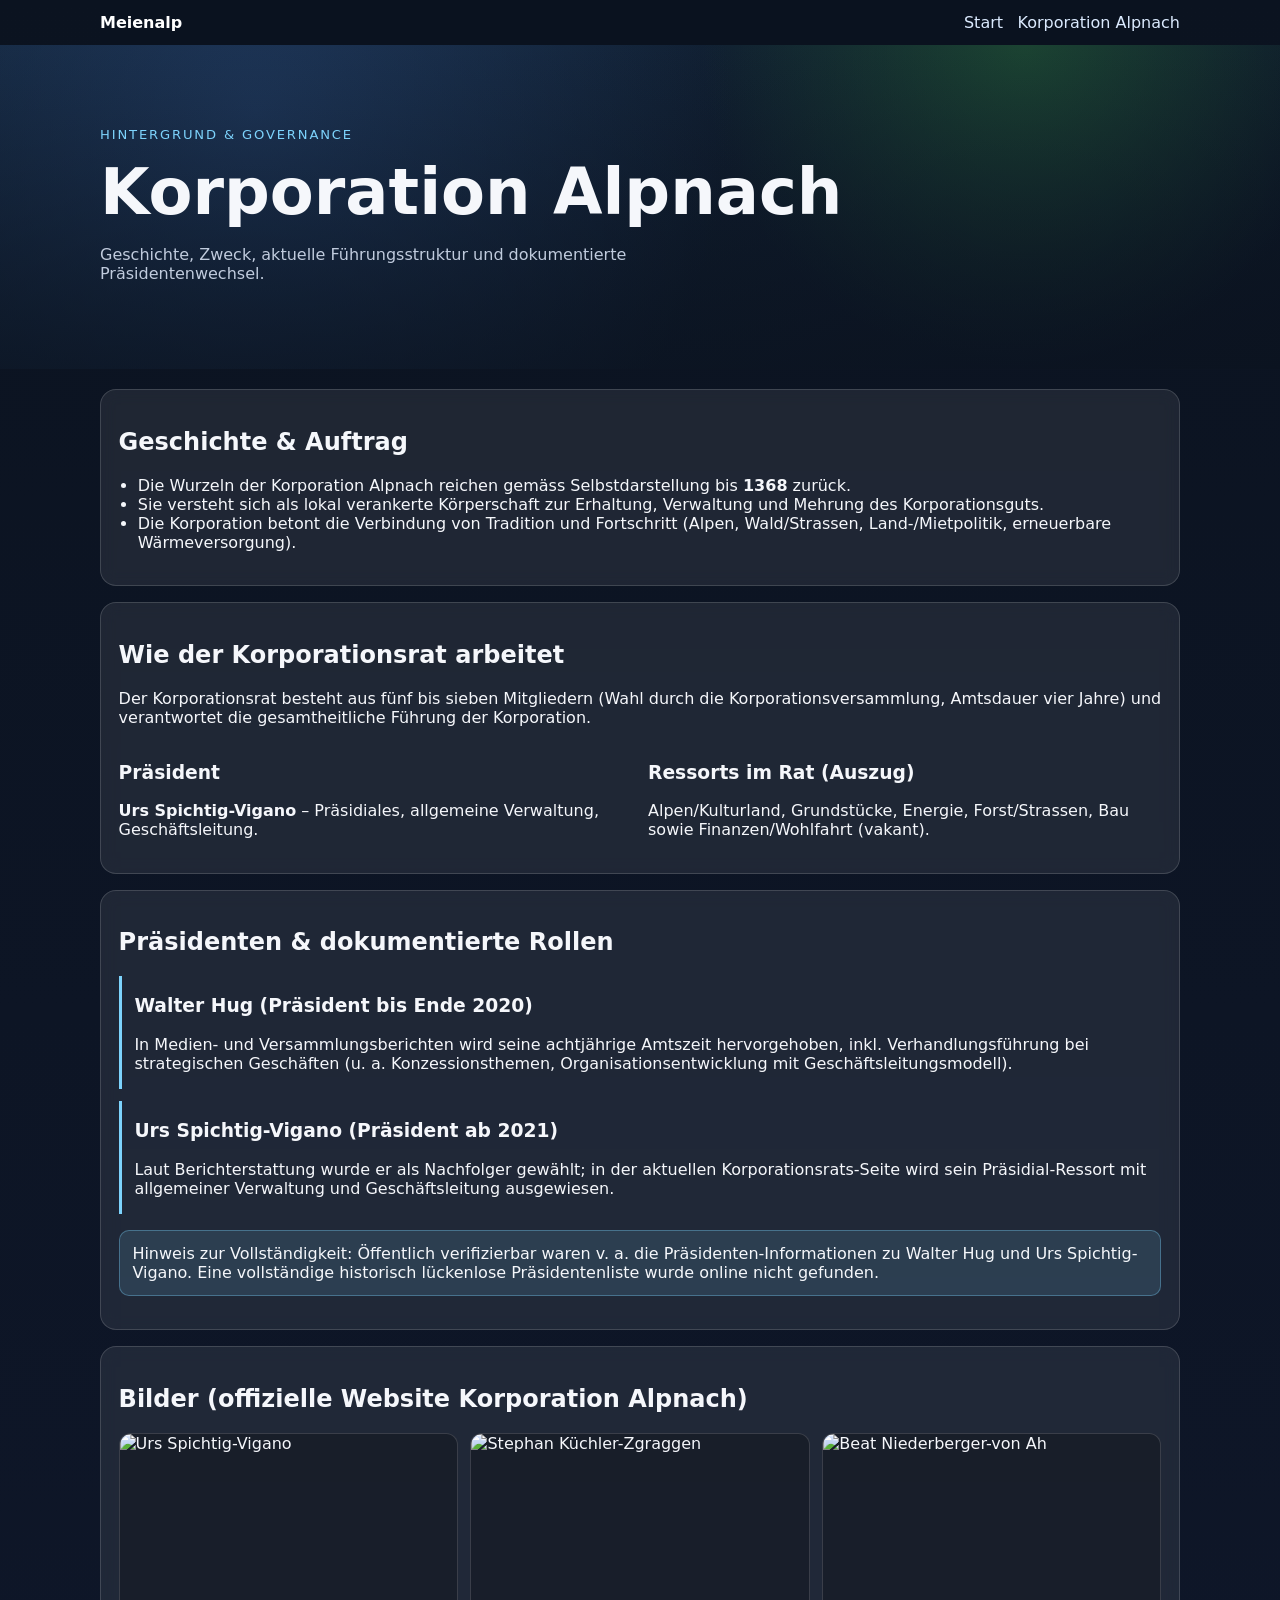
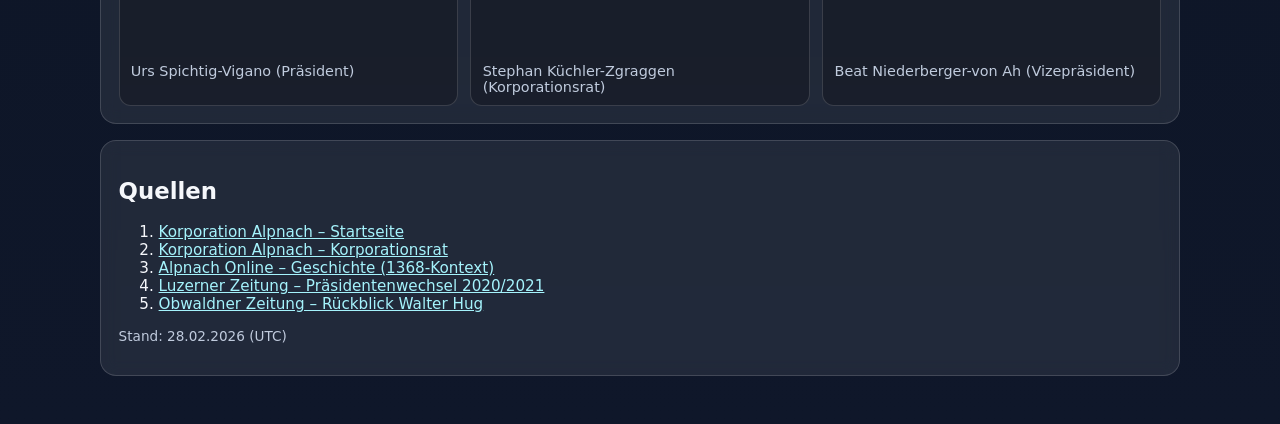
==== korporation.html @ 181b3524 "feat: add navigation and Korporation Alpnach subpage" ====
<!doctype html>
<html lang="de-CH">
<head>
  <meta charset="utf-8" />
  <meta name="viewport" content="width=device-width,initial-scale=1" />
  <title>Korporation Alpnach • Meienalp</title>
  <meta name="description" content="Geschichte, Aufgaben und Präsidenten-Rollen der Korporation Alpnach mit Quellen." />
  <meta http-equiv="Content-Security-Policy" content="default-src 'self'; style-src 'self'; img-src 'self' https: data:; script-src 'self'; object-src 'none'; base-uri 'self'; frame-ancestors 'none'">
  <meta http-equiv="Referrer-Policy" content="strict-origin-when-cross-origin">
  <link rel="stylesheet" href="styles.css" />
</head>
<body>
  <nav class="topnav container">
    <a class="brand" href="index.html">Meienalp</a>
    <div class="links">
      <a href="index.html">Start</a>
      <a href="korporation.html">Korporation Alpnach</a>
    </div>
  </nav>

  <header class="hero hero-small">
    <div class="overlay"></div>
    <div class="hero-inner container">
      <p class="eyebrow">Hintergrund & Governance</p>
      <h1>Korporation Alpnach</h1>
      <p class="lead">Geschichte, Zweck, aktuelle Führungsstruktur und dokumentierte Präsidentenwechsel.</p>
    </div>
  </header>

  <main class="container">
    <section class="card">
      <h2>Geschichte & Auftrag</h2>
      <ul>
        <li>Die Wurzeln der Korporation Alpnach reichen gemäss Selbstdarstellung bis <strong>1368</strong> zurück.</li>
        <li>Sie versteht sich als lokal verankerte Körperschaft zur Erhaltung, Verwaltung und Mehrung des Korporationsguts.</li>
        <li>Die Korporation betont die Verbindung von Tradition und Fortschritt (Alpen, Wald/Strassen, Land-/Mietpolitik, erneuerbare Wärmeversorgung).</li>
      </ul>
    </section>

    <section class="card">
      <h2>Wie der Korporationsrat arbeitet</h2>
      <p>Der Korporationsrat besteht aus fünf bis sieben Mitgliedern (Wahl durch die Korporationsversammlung, Amtsdauer vier Jahre) und verantwortet die gesamtheitliche Führung der Korporation.</p>
      <div class="grid two">
        <div>
          <h3>Präsident</h3>
          <p><strong>Urs Spichtig-Vigano</strong> – Präsidiales, allgemeine Verwaltung, Geschäftsleitung.</p>
        </div>
        <div>
          <h3>Ressorts im Rat (Auszug)</h3>
          <p>Alpen/Kulturland, Grundstücke, Energie, Forst/Strassen, Bau sowie Finanzen/Wohlfahrt (vakant).</p>
        </div>
      </div>
    </section>

    <section class="card">
      <h2>Präsidenten & dokumentierte Rollen</h2>
      <div class="timeline">
        <div class="item">
          <h3>Walter Hug (Präsident bis Ende 2020)</h3>
          <p>In Medien- und Versammlungsberichten wird seine achtjährige Amtszeit hervorgehoben, inkl. Verhandlungsführung bei strategischen Geschäften (u. a. Konzessionsthemen, Organisationsentwicklung mit Geschäftsleitungsmodell).</p>
        </div>
        <div class="item">
          <h3>Urs Spichtig-Vigano (Präsident ab 2021)</h3>
          <p>Laut Berichterstattung wurde er als Nachfolger gewählt; in der aktuellen Korporationsrats-Seite wird sein Präsidial-Ressort mit allgemeiner Verwaltung und Geschäftsleitung ausgewiesen.</p>
        </div>
      </div>
      <p class="warn">Hinweis zur Vollständigkeit: Öffentlich verifizierbar waren v. a. die Präsidenten-Informationen zu Walter Hug und Urs Spichtig-Vigano. Eine vollständige historisch lückenlose Präsidentenliste wurde online nicht gefunden.</p>
    </section>

    <section class="card">
      <h2>Bilder (offizielle Website Korporation Alpnach)</h2>
      <div class="gallery">
        <figure>
          <img src="https://www.korporation-alpnach.ch/images/Korporationsrat/Urs-Spichtig-HP.png" alt="Urs Spichtig-Vigano" loading="lazy" />
          <figcaption>Urs Spichtig-Vigano (Präsident)</figcaption>
        </figure>
        <figure>
          <img src="https://www.korporation-alpnach.ch/images/Korporationsrat/Stephan-Kuechler-HP.png" alt="Stephan Küchler-Zgraggen" loading="lazy" />
          <figcaption>Stephan Küchler-Zgraggen (Korporationsrat)</figcaption>
        </figure>
        <figure>
          <img src="https://www.korporation-alpnach.ch/images/2024/01/05/beat-niederberger.png" alt="Beat Niederberger-von Ah" loading="lazy" />
          <figcaption>Beat Niederberger-von Ah (Vizepräsident)</figcaption>
        </figure>
      </div>
    </section>

    <section class="card small">
      <h2>Quellen</h2>
      <ol>
        <li><a href="https://www.korporation-alpnach.ch/index.php/de/" target="_blank" rel="noopener">Korporation Alpnach – Startseite</a></li>
        <li><a href="https://www.korporation-alpnach.ch/index.php/de/ueber-uns/korporationsrat" target="_blank" rel="noopener">Korporation Alpnach – Korporationsrat</a></li>
        <li><a href="https://www.alpnach.ch/geschichte" target="_blank" rel="noopener">Alpnach Online – Geschichte (1368-Kontext)</a></li>
        <li><a href="https://www.luzernerzeitung.ch/zentralschweiz/obwalden/alpnach-urs-spichtig-steht-ab-neujahr-der-korporation-vor-ld.2071104" target="_blank" rel="noopener">Luzerner Zeitung – Präsidentenwechsel 2020/2021</a></li>
        <li><a href="https://www.obwaldnerzeitung.ch/zentralschweiz/obwalden/alpnach-walter-hug-ein-praesident-mit-grossem-verhandlungsgeschick-hoert-auf-ld.2077284" target="_blank" rel="noopener">Obwaldner Zeitung – Rückblick Walter Hug</a></li>
      </ol>
      <p class="stamp">Stand: 28.02.2026 (UTC)</p>
    </section>
  </main>
</body>
</html>
---- styles.css ----
:root{
  --bg:#0b1320;
  --bg2:#13253a;
  --card:rgba(255,255,255,.08);
  --text:#f5f7fb;
  --muted:#c0cbdd;
  --accent:#7dd3fc;
}
*{box-sizing:border-box}
body{margin:0;font-family:Inter,Segoe UI,system-ui,sans-serif;color:var(--text);background:linear-gradient(180deg,var(--bg),#0f172a)}
.container{width:min(1080px,92vw);margin:0 auto}
.topnav{position:sticky;top:0;z-index:40;display:flex;justify-content:space-between;align-items:center;padding:.8rem 0;background:rgba(11,19,32,.85);backdrop-filter:blur(10px)}
.brand{font-weight:700;color:#fff;text-decoration:none}
.links{display:flex;gap:.9rem;flex-wrap:wrap}
.links a{color:#dbeafe;text-decoration:none}
.hero{position:relative;min-height:52vh;display:grid;place-items:center;background:radial-gradient(circle at 20% 20%,#1d3557,transparent 45%),radial-gradient(circle at 80% 0%,#1b4332,transparent 30%),linear-gradient(160deg,var(--bg2),#0b1320)}
.hero-small{min-height:36vh}
.overlay{position:absolute;inset:0;background:linear-gradient(180deg,transparent,rgba(11,19,32,.7))}
.hero-inner{position:relative;padding:2.4rem 0}
.eyebrow{letter-spacing:.14em;text-transform:uppercase;color:var(--accent);font-size:.82rem}
h1{font-size:clamp(2.1rem,6vw,4rem);margin:.2rem 0}.lead{max-width:64ch;color:var(--muted)}
.btn{display:inline-block;margin-top:1rem;padding:.78rem 1.1rem;border-radius:10px;background:linear-gradient(90deg,var(--accent),#bae6fd);color:#082032;text-decoration:none;font-weight:700}
main{padding:1.3rem 0 3rem;display:grid;gap:1rem}
.card{background:var(--card);border:1px solid rgba(255,255,255,.15);padding:1.1rem;border-radius:16px;backdrop-filter:blur(8px)}
.grid.two{display:grid;grid-template-columns:repeat(auto-fit,minmax(260px,1fr));gap:1rem}
ul{padding-left:1.2rem}
a{color:#a5f3fc}
.warn{padding:.8rem;border-radius:10px;background:rgba(125,211,252,.13);border:1px solid rgba(125,211,252,.35)}
.seasons{display:grid;grid-template-columns:repeat(auto-fit,minmax(180px,1fr));gap:.8rem}
.seasons>div{padding:.8rem;border:1px solid rgba(255,255,255,.15);border-radius:12px;background:rgba(0,0,0,.15)}
.timeline{display:grid;gap:.8rem}.timeline .item{border-left:3px solid var(--accent);padding-left:.8rem}
.gallery{display:grid;grid-template-columns:repeat(auto-fit,minmax(200px,1fr));gap:.8rem}
.gallery figure{margin:0;background:rgba(0,0,0,.25);border:1px solid rgba(255,255,255,.15);border-radius:12px;overflow:hidden}
.gallery img{width:100%;height:220px;object-fit:cover;display:block}
.gallery figcaption{padding:.6rem .7rem;color:var(--muted);font-size:.9rem}
.small{font-size:.95rem}.stamp{color:var(--muted);font-size:.85rem}
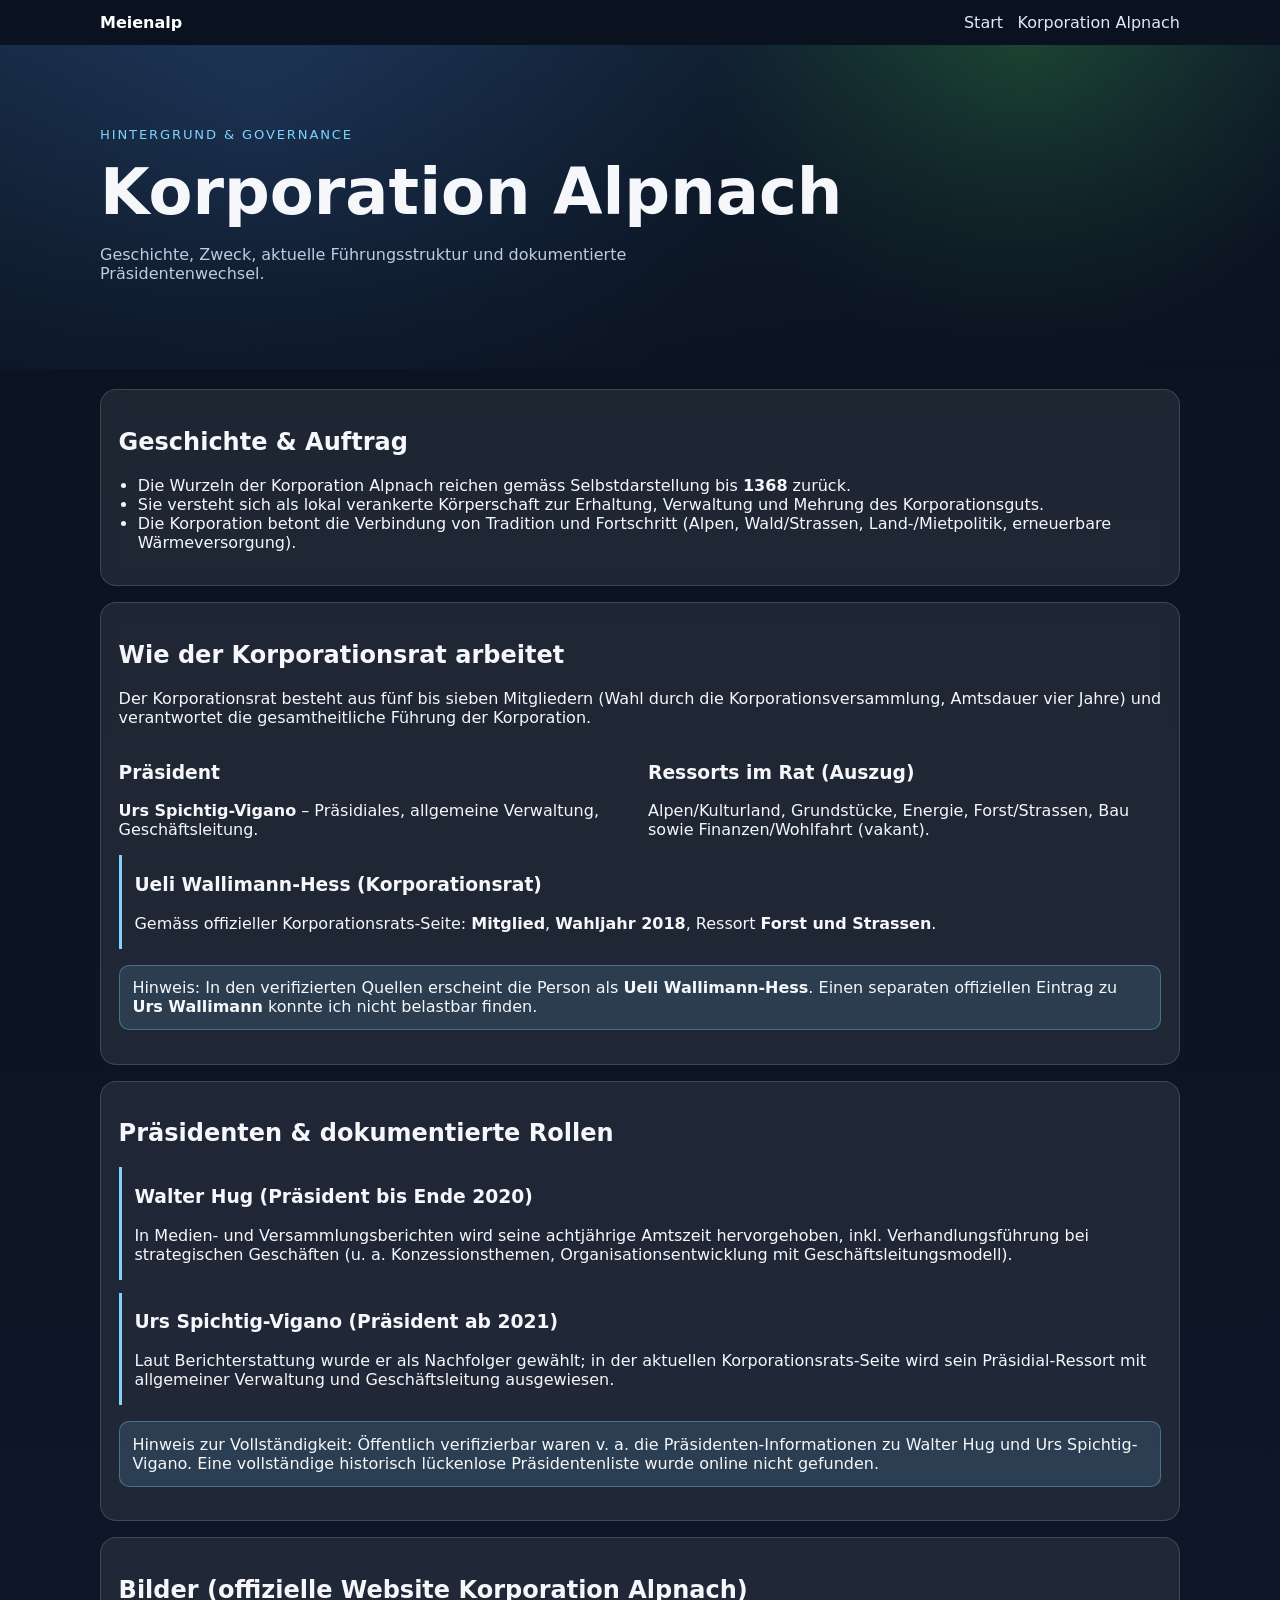
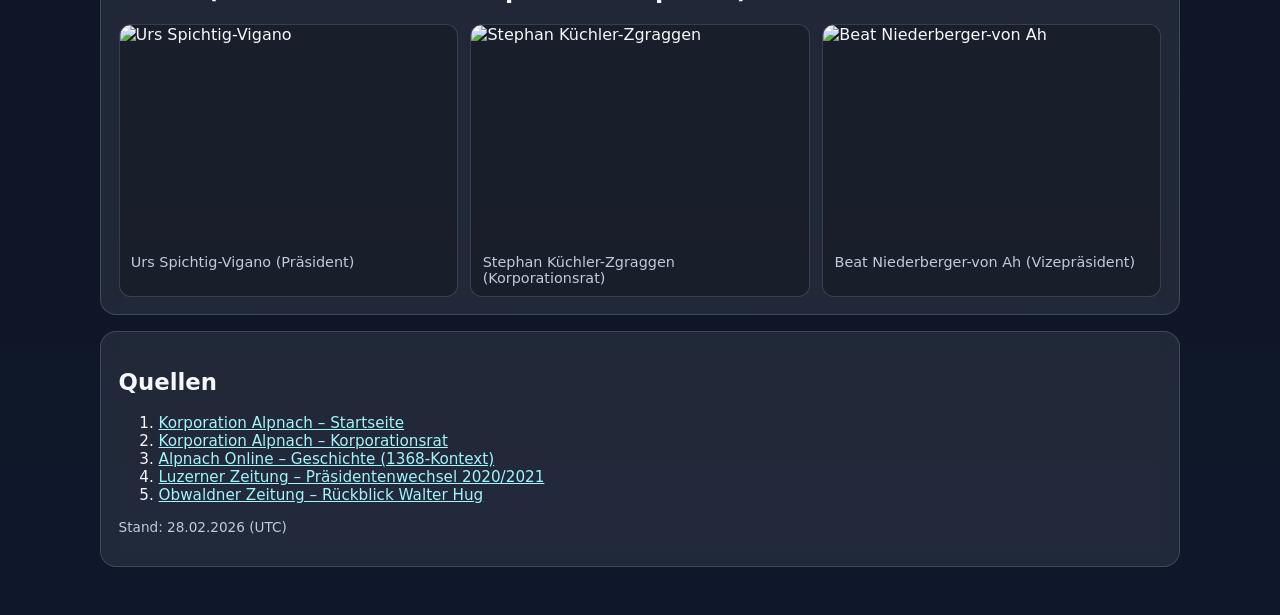
==== commit f481c723: "docs: add Ueli Wallimann-Hess role clarification" ====
--- a/korporation.html
+++ b/korporation.html
@@ -50,6 +50,13 @@
           <p>Alpen/Kulturland, Grundstücke, Energie, Forst/Strassen, Bau sowie Finanzen/Wohlfahrt (vakant).</p>
         </div>
       </div>
+      <div class="timeline" style="margin-top:.8rem">
+        <div class="item">
+          <h3>Ueli Wallimann-Hess (Korporationsrat)</h3>
+          <p>Gemäss offizieller Korporationsrats-Seite: <strong>Mitglied</strong>, <strong>Wahljahr 2018</strong>, Ressort <strong>Forst und Strassen</strong>.</p>
+        </div>
+      </div>
+      <p class="warn">Hinweis: In den verifizierten Quellen erscheint die Person als <strong>Ueli Wallimann-Hess</strong>. Einen separaten offiziellen Eintrag zu <strong>Urs Wallimann</strong> konnte ich nicht belastbar finden.</p>
     </section>
 
     <section class="card">
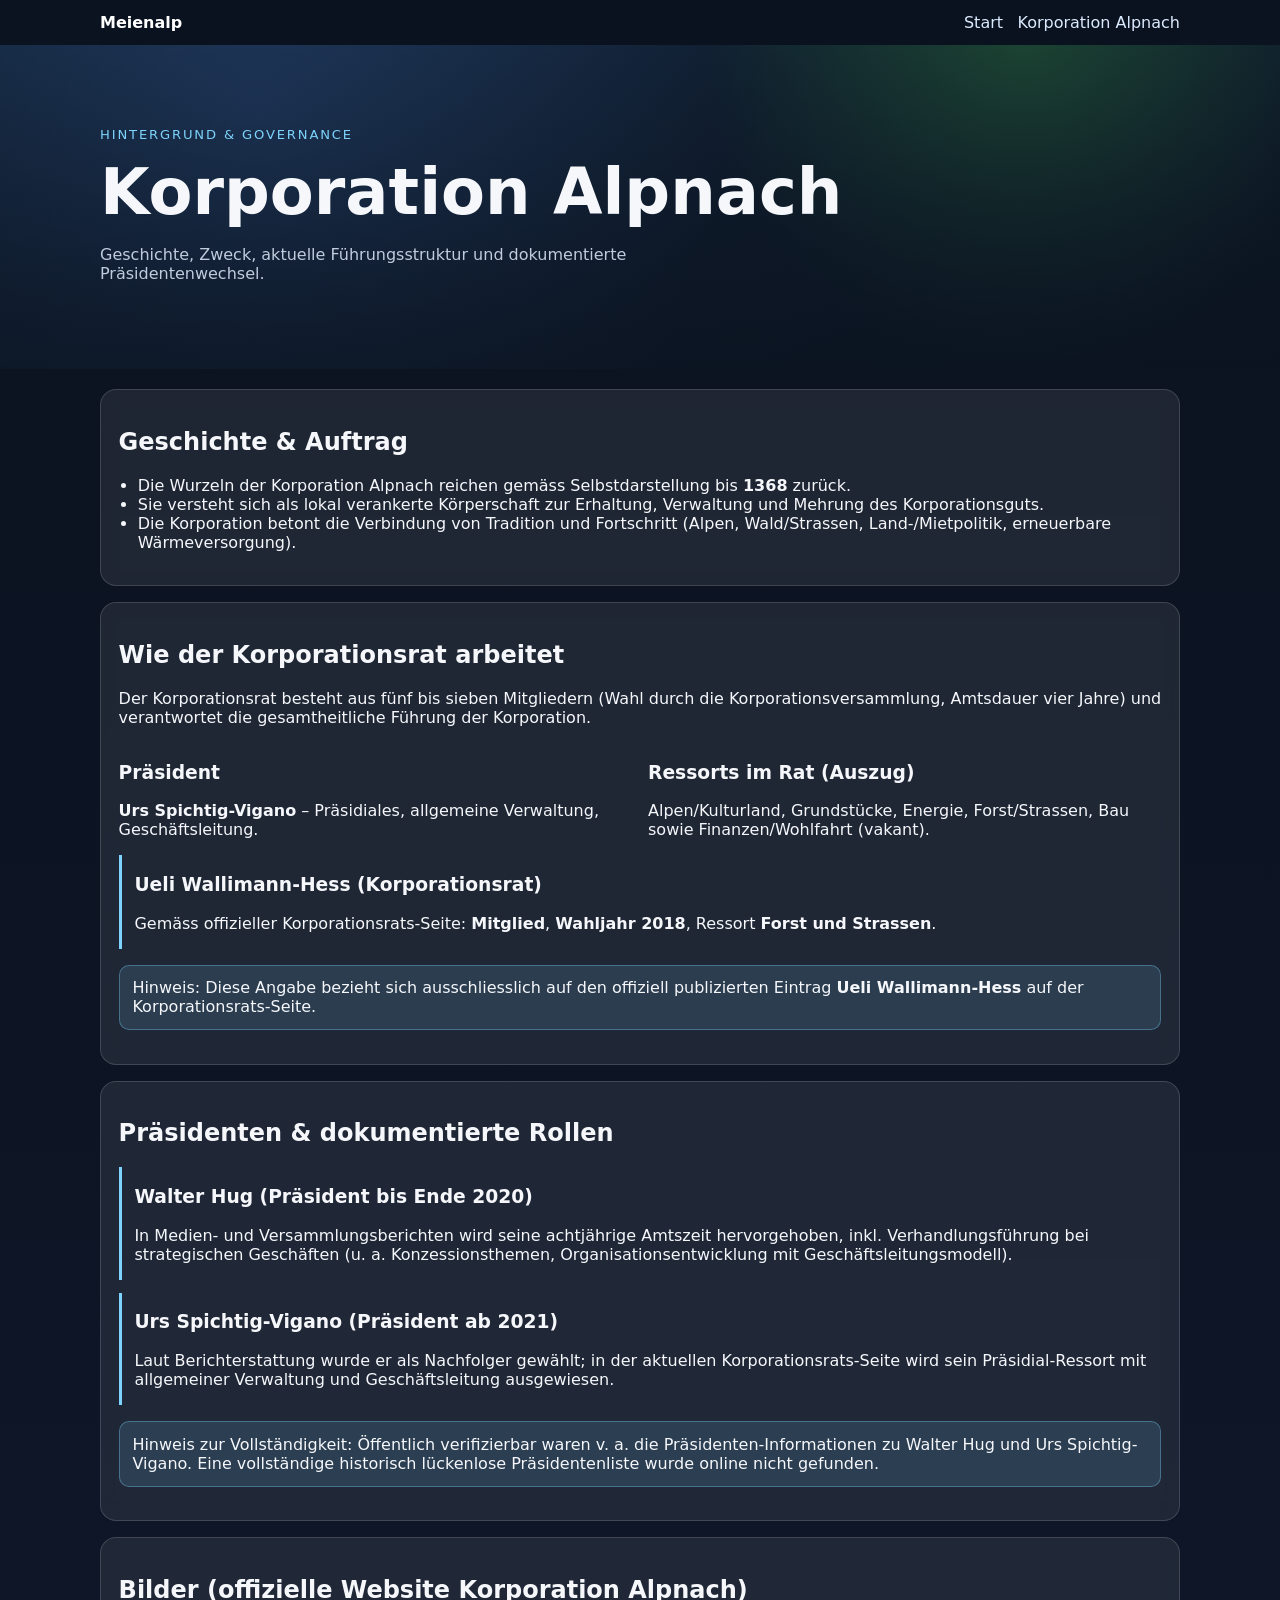
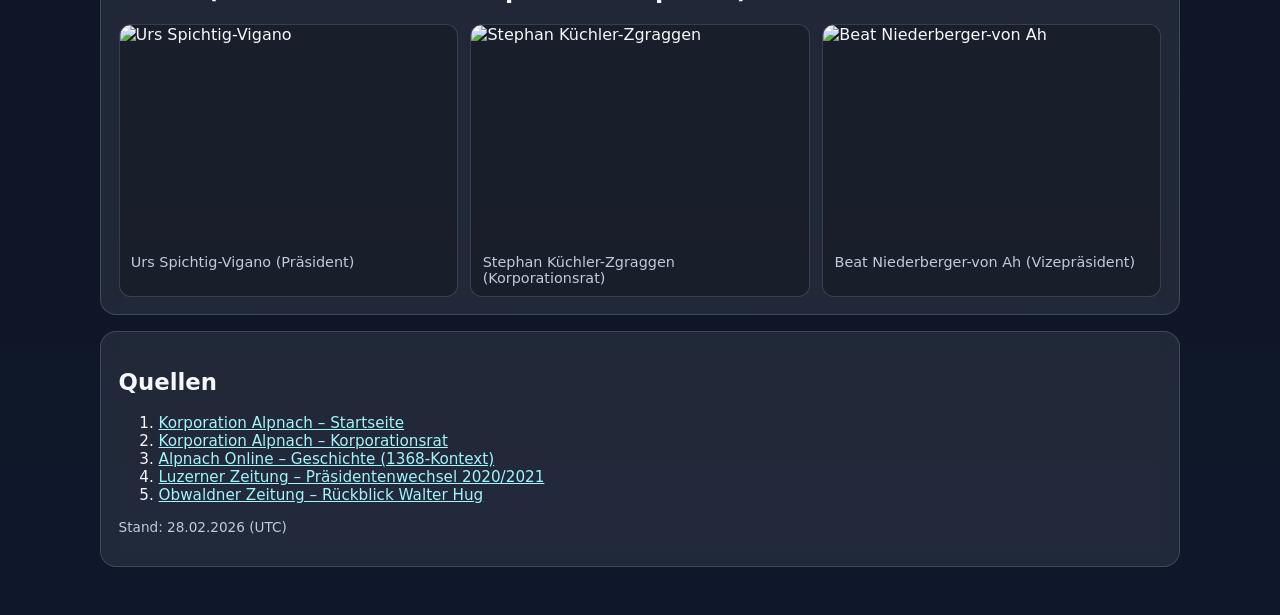
==== commit afb0d3a7: "docs: remove ambiguous name reference, keep official source wording" ====
--- a/korporation.html
+++ b/korporation.html
@@ -56,7 +56,7 @@
           <p>Gemäss offizieller Korporationsrats-Seite: <strong>Mitglied</strong>, <strong>Wahljahr 2018</strong>, Ressort <strong>Forst und Strassen</strong>.</p>
         </div>
       </div>
-      <p class="warn">Hinweis: In den verifizierten Quellen erscheint die Person als <strong>Ueli Wallimann-Hess</strong>. Einen separaten offiziellen Eintrag zu <strong>Urs Wallimann</strong> konnte ich nicht belastbar finden.</p>
+      <p class="warn">Hinweis: Diese Angabe bezieht sich ausschliesslich auf den offiziell publizierten Eintrag <strong>Ueli Wallimann-Hess</strong> auf der Korporationsrats-Seite.</p>
     </section>
 
     <section class="card">
